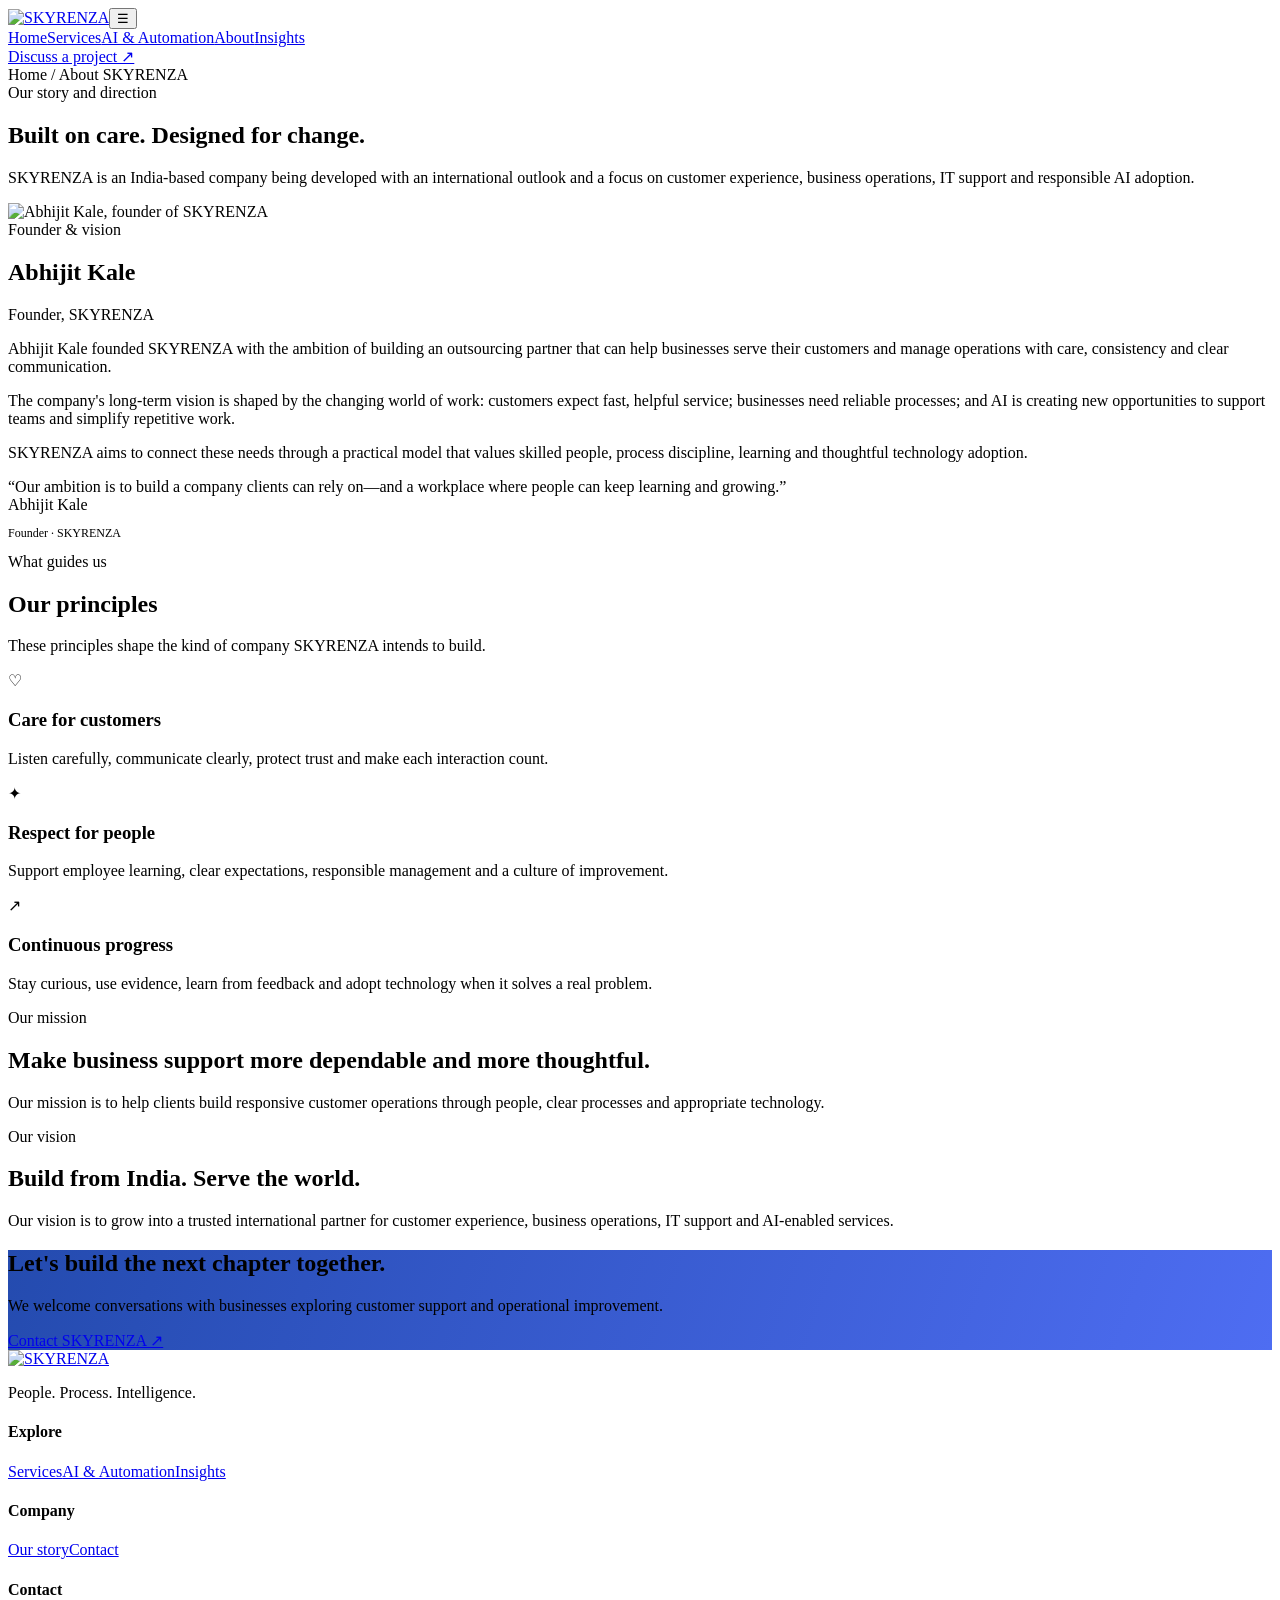
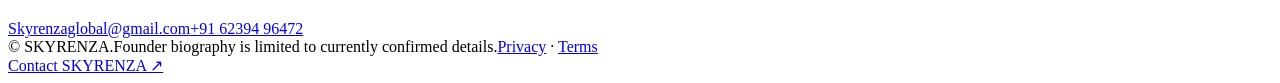
==== about.html @ 8b86fada "Add files via upload" ====
<!doctype html><html lang="en"><head><meta charset="utf-8"><meta name="viewport" content="width=device-width,initial-scale=1"><title>About SKYRENZA | Founder Abhijit Kale</title><meta name="description" content="Meet SKYRENZA and founder Abhijit Kale. Discover the company's people-first vision for BPO, customer experience, IT and responsible AI-enabled operations."><link rel="canonical" href="https://skyrenzaglobal-hash.github.io/SkyRenzaglobal/about.html"><link rel="icon" href="assets/logo.svg"><link rel="stylesheet" href="assets/styles.css"></head><body><header class="header"><div class="container nav"><a class="brand" href="index.html"><img src="assets/logo.svg" alt="SKYRENZA"></a><button class="menu-btn" aria-label="Open navigation" aria-expanded="false">☰</button><nav class="navlinks"><a href="index.html">Home</a><a href="services.html">Services</a><a href="ai.html">AI & Automation</a><a href="about.html">About</a><a href="insights.html">Insights</a></nav><a class="navcta" href="contact.html">Discuss a project ↗</a></div></header><main><section class="page-hero"><div class="container"><div class="breadcrumb">Home / About SKYRENZA</div><div class="eyebrow">Our story and direction</div><h1>Built on care. Designed for change.</h1><p>SKYRENZA is an India-based company being developed with an international outlook and a focus on customer experience, business operations, IT support and responsible AI adoption.</p></div></section><section class="section"><div class="container founder"><div class="founder-photo"><img src="assets/abhijit-kale-founder.webp" alt="Abhijit Kale, founder of SKYRENZA"></div><div><div class="kicker">Founder & vision</div><h2>Abhijit Kale</h2><p class="lead">Founder, SKYRENZA</p><p>Abhijit Kale founded SKYRENZA with the ambition of building an outsourcing partner that can help businesses serve their customers and manage operations with care, consistency and clear communication.</p><p>The company's long-term vision is shaped by the changing world of work: customers expect fast, helpful service; businesses need reliable processes; and AI is creating new opportunities to support teams and simplify repetitive work.</p><p>SKYRENZA aims to connect these needs through a practical model that values skilled people, process discipline, learning and thoughtful technology adoption.</p><div class="quote">“Our ambition is to build a company clients can rely on—and a workplace where people can keep learning and growing.”</div><div class="signature">Abhijit Kale</div><p style="font-size:12px;color:var(--muted)">Founder · SKYRENZA</p></div></div></section><section class="section section-soft"><div class="container"><div class="section-head center"><div class="kicker">What guides us</div><h2>Our principles</h2><p>These principles shape the kind of company SKYRENZA intends to build.</p></div><div class="grid grid-3"><article class="card"><div class="icon">♡</div><h3>Care for customers</h3><p>Listen carefully, communicate clearly, protect trust and make each interaction count.</p></article><article class="card"><div class="icon">✦</div><h3>Respect for people</h3><p>Support employee learning, clear expectations, responsible management and a culture of improvement.</p></article><article class="card"><div class="icon">↗</div><h3>Continuous progress</h3><p>Stay curious, use evidence, learn from feedback and adopt technology when it solves a real problem.</p></article></div></div></section><section class="section"><div class="container split"><div><div class="kicker">Our mission</div><h2>Make business support more dependable and more thoughtful.</h2><p class="lead">Our mission is to help clients build responsive customer operations through people, clear processes and appropriate technology.</p></div><div><div class="kicker">Our vision</div><h2>Build from India. Serve the world.</h2><p class="lead">Our vision is to grow into a trusted international partner for customer experience, business operations, IT support and AI-enabled services.</p></div></div></section><section class="section section-dark"><div class="container"><div class="cta-band" style="background:linear-gradient(110deg,#244baf,#4e6df2)"><div><h2>Let's build the next chapter together.</h2><p>We welcome conversations with businesses exploring customer support and operational improvement.</p></div><a class="btn btn-light" href="contact.html">Contact SKYRENZA ↗</a></div></div></section></main><footer class="footer"><div class="container"><div class="footer-grid"><div><a class="brand" href="index.html"><img src="assets/logo.svg" alt="SKYRENZA"></a><p>People. Process. Intelligence.</p></div><div><h4>Explore</h4><div class="footer-links"><a href="services.html">Services</a><a href="ai.html">AI & Automation</a><a href="insights.html">Insights</a></div></div><div><h4>Company</h4><div class="footer-links"><a href="about.html">Our story</a><a href="contact.html">Contact</a></div></div><div><h4>Contact</h4><div class="footer-links"><a href="mailto:Skyrenzaglobal@gmail.com">Skyrenzaglobal@gmail.com</a><a href="tel:+916239496472">+91 62394 96472</a></div></div></div><div class="copyright"><span>© <span id="year"></span> SKYRENZA.</span><span>Founder biography is limited to currently confirmed details.</span><span><a href="privacy.html">Privacy</a> · <a href="terms.html">Terms</a></span></div></div></footer><a class="mobile-cta" href="contact.html">Contact SKYRENZA ↗</a><script src="assets/script.js"></script></body></html>
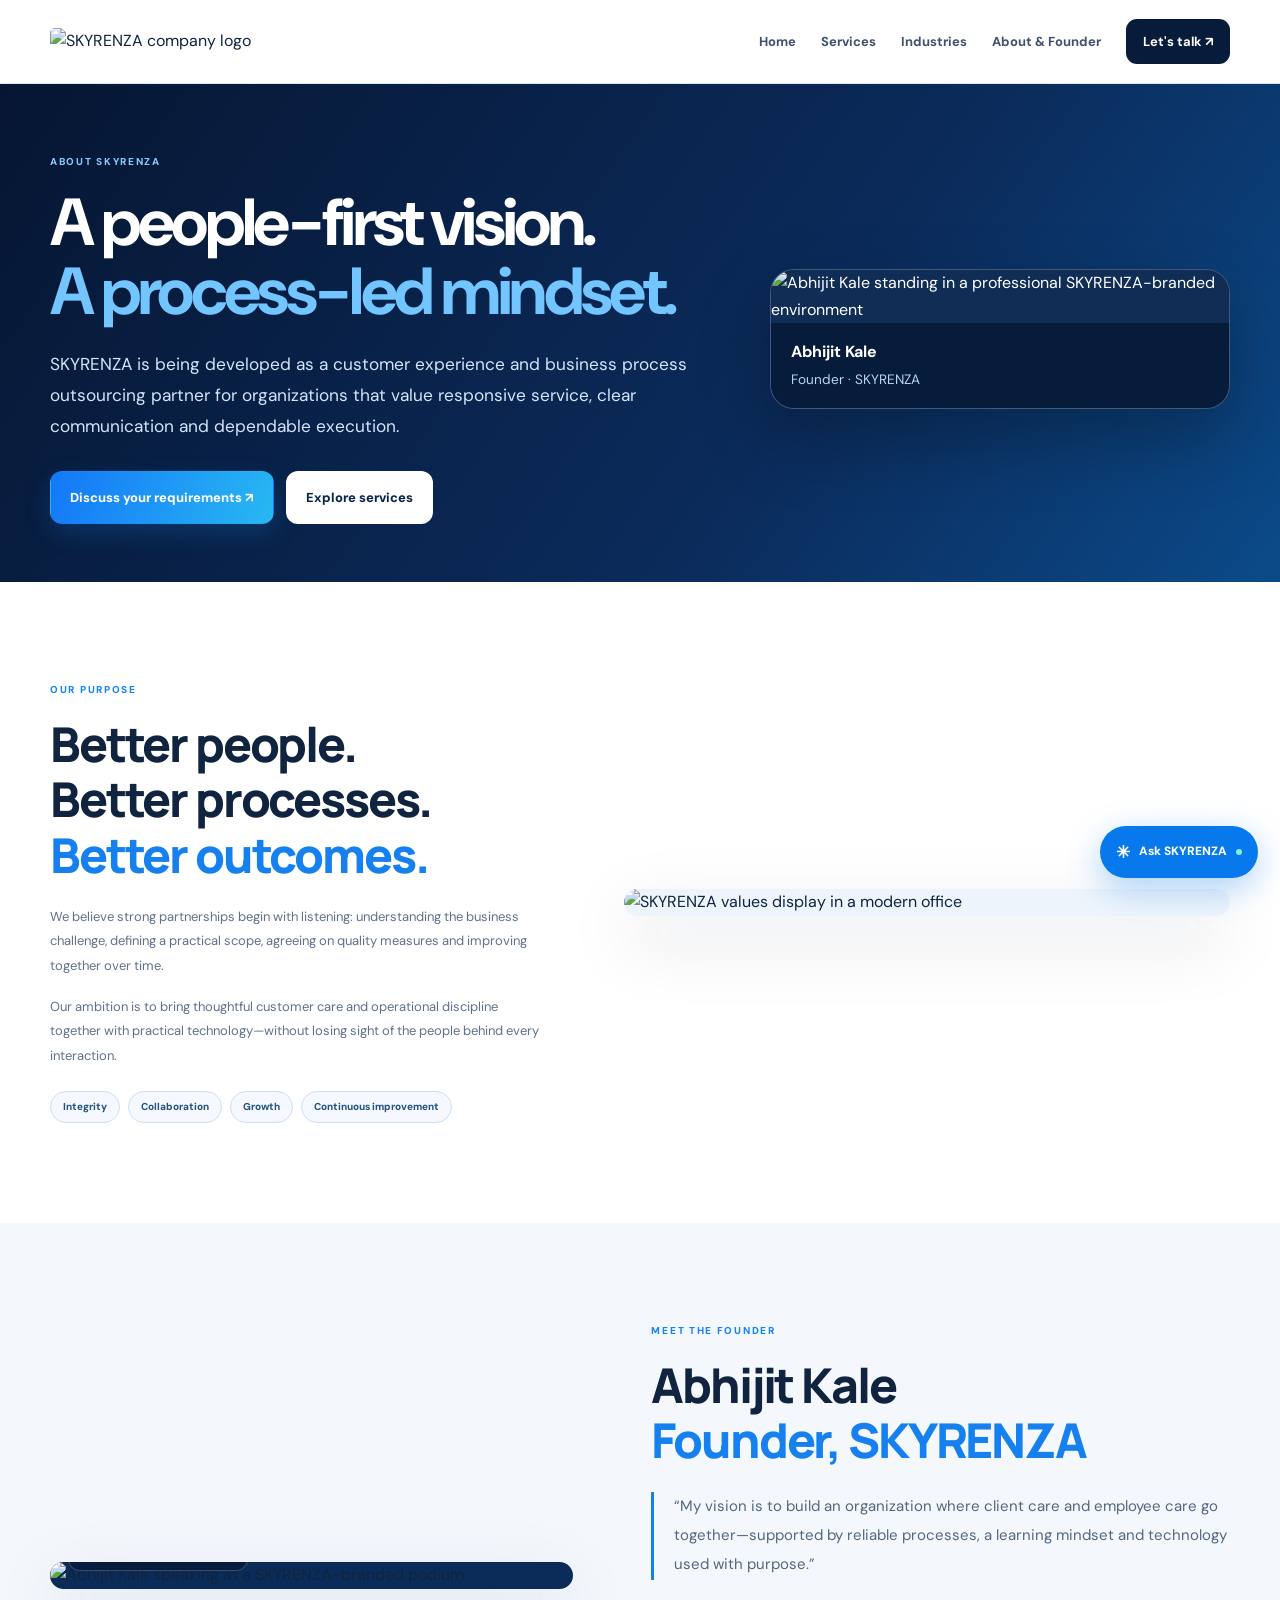
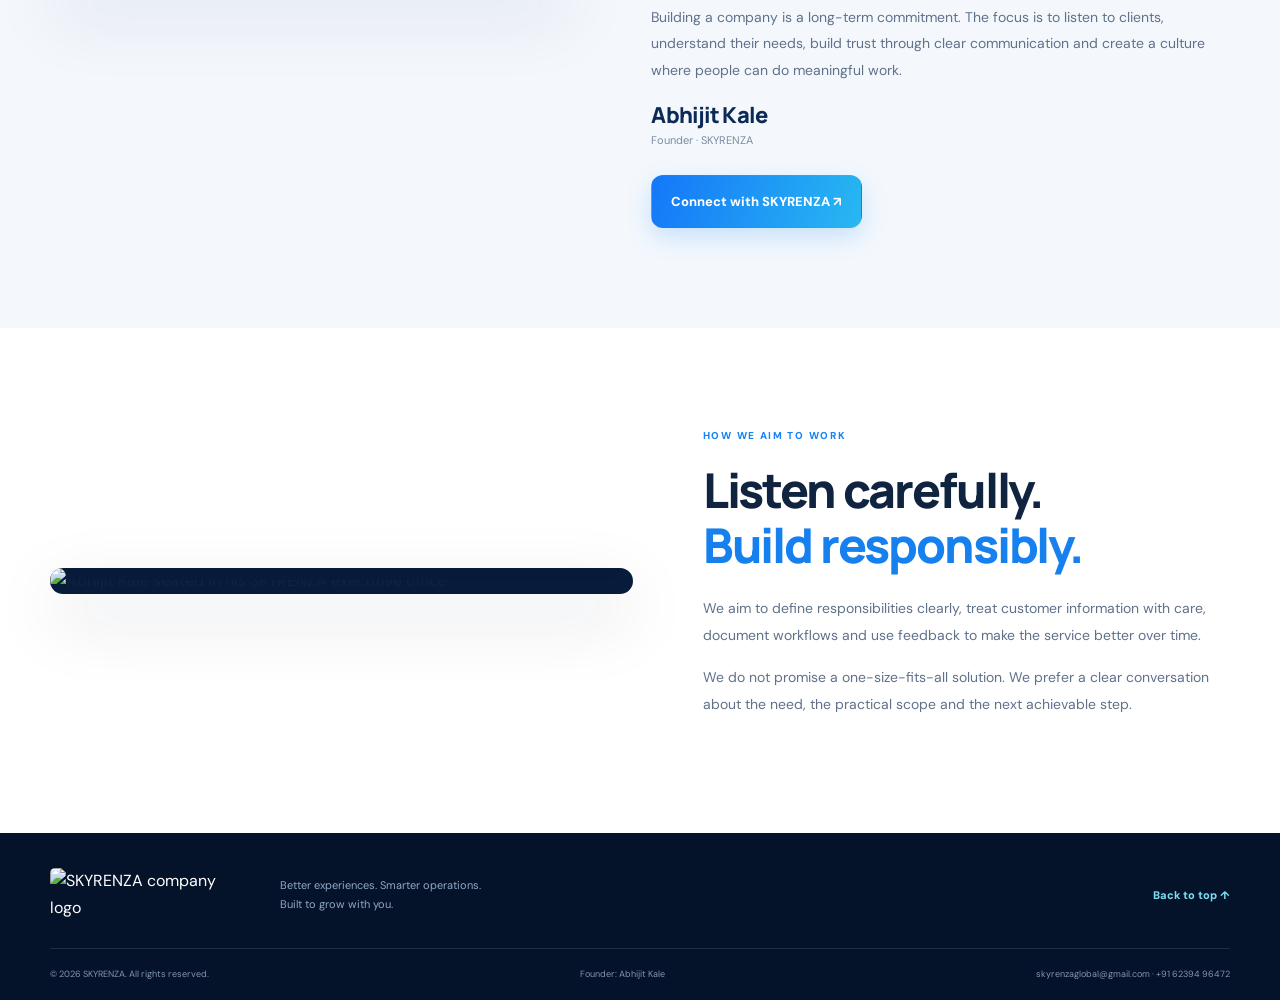
==== commit 8e89fd0b: "Add files via upload" ====
--- a/about.html
+++ b/about.html
@@ -1 +1 @@
-<!doctype html><html lang="en"><head><meta charset="utf-8"><meta name="viewport" content="width=device-width,initial-scale=1"><title>About SKYRENZA | Founder Abhijit Kale</title><meta name="description" content="Meet SKYRENZA and founder Abhijit Kale. Discover the company's people-first vision for BPO, customer experience, IT and responsible AI-enabled operations."><link rel="canonical" href="https://skyrenzaglobal-hash.github.io/SkyRenzaglobal/about.html"><link rel="icon" href="assets/logo.svg"><link rel="stylesheet" href="assets/styles.css"></head><body><header class="header"><div class="container nav"><a class="brand" href="index.html"><img src="assets/logo.svg" alt="SKYRENZA"></a><button class="menu-btn" aria-label="Open navigation" aria-expanded="false">☰</button><nav class="navlinks"><a href="index.html">Home</a><a href="services.html">Services</a><a href="ai.html">AI & Automation</a><a href="about.html">About</a><a href="insights.html">Insights</a></nav><a class="navcta" href="contact.html">Discuss a project ↗</a></div></header><main><section class="page-hero"><div class="container"><div class="breadcrumb">Home / About SKYRENZA</div><div class="eyebrow">Our story and direction</div><h1>Built on care. Designed for change.</h1><p>SKYRENZA is an India-based company being developed with an international outlook and a focus on customer experience, business operations, IT support and responsible AI adoption.</p></div></section><section class="section"><div class="container founder"><div class="founder-photo"><img src="assets/abhijit-kale-founder.webp" alt="Abhijit Kale, founder of SKYRENZA"></div><div><div class="kicker">Founder & vision</div><h2>Abhijit Kale</h2><p class="lead">Founder, SKYRENZA</p><p>Abhijit Kale founded SKYRENZA with the ambition of building an outsourcing partner that can help businesses serve their customers and manage operations with care, consistency and clear communication.</p><p>The company's long-term vision is shaped by the changing world of work: customers expect fast, helpful service; businesses need reliable processes; and AI is creating new opportunities to support teams and simplify repetitive work.</p><p>SKYRENZA aims to connect these needs through a practical model that values skilled people, process discipline, learning and thoughtful technology adoption.</p><div class="quote">“Our ambition is to build a company clients can rely on—and a workplace where people can keep learning and growing.”</div><div class="signature">Abhijit Kale</div><p style="font-size:12px;color:var(--muted)">Founder · SKYRENZA</p></div></div></section><section class="section section-soft"><div class="container"><div class="section-head center"><div class="kicker">What guides us</div><h2>Our principles</h2><p>These principles shape the kind of company SKYRENZA intends to build.</p></div><div class="grid grid-3"><article class="card"><div class="icon">♡</div><h3>Care for customers</h3><p>Listen carefully, communicate clearly, protect trust and make each interaction count.</p></article><article class="card"><div class="icon">✦</div><h3>Respect for people</h3><p>Support employee learning, clear expectations, responsible management and a culture of improvement.</p></article><article class="card"><div class="icon">↗</div><h3>Continuous progress</h3><p>Stay curious, use evidence, learn from feedback and adopt technology when it solves a real problem.</p></article></div></div></section><section class="section"><div class="container split"><div><div class="kicker">Our mission</div><h2>Make business support more dependable and more thoughtful.</h2><p class="lead">Our mission is to help clients build responsive customer operations through people, clear processes and appropriate technology.</p></div><div><div class="kicker">Our vision</div><h2>Build from India. Serve the world.</h2><p class="lead">Our vision is to grow into a trusted international partner for customer experience, business operations, IT support and AI-enabled services.</p></div></div></section><section class="section section-dark"><div class="container"><div class="cta-band" style="background:linear-gradient(110deg,#244baf,#4e6df2)"><div><h2>Let's build the next chapter together.</h2><p>We welcome conversations with businesses exploring customer support and operational improvement.</p></div><a class="btn btn-light" href="contact.html">Contact SKYRENZA ↗</a></div></div></section></main><footer class="footer"><div class="container"><div class="footer-grid"><div><a class="brand" href="index.html"><img src="assets/logo.svg" alt="SKYRENZA"></a><p>People. Process. Intelligence.</p></div><div><h4>Explore</h4><div class="footer-links"><a href="services.html">Services</a><a href="ai.html">AI & Automation</a><a href="insights.html">Insights</a></div></div><div><h4>Company</h4><div class="footer-links"><a href="about.html">Our story</a><a href="contact.html">Contact</a></div></div><div><h4>Contact</h4><div class="footer-links"><a href="mailto:Skyrenzaglobal@gmail.com">Skyrenzaglobal@gmail.com</a><a href="tel:+916239496472">+91 62394 96472</a></div></div></div><div class="copyright"><span>© <span id="year"></span> SKYRENZA.</span><span>Founder biography is limited to currently confirmed details.</span><span><a href="privacy.html">Privacy</a> · <a href="terms.html">Terms</a></span></div></div></footer><a class="mobile-cta" href="contact.html">Contact SKYRENZA ↗</a><script src="assets/script.js"></script></body></html>
+<!doctype html><html lang="en"><head><meta charset="utf-8"><meta name="viewport" content="width=device-width,initial-scale=1"><meta name="theme-color" content="#071b3a"><meta name="description" content="Learn about SKYRENZA’s people-first vision and founder Abhijit Kale."><meta property="og:title" content="About & Founder | SKYRENZA"><meta property="og:description" content="Learn about SKYRENZA’s people-first vision and founder Abhijit Kale."><title>About & Founder | SKYRENZA</title><link rel="icon" href="assets/favicon.svg" type="image/svg+xml"><link rel="preconnect" href="https://fonts.googleapis.com"><link rel="preconnect" href="https://fonts.gstatic.com" crossorigin><link href="https://fonts.googleapis.com/css2?family=DM+Sans:wght@400;500;600;700&family=Manrope:wght@400;500;600;700;800&display=swap" rel="stylesheet"><link rel="stylesheet" href="styles.css"><link rel="stylesheet" href="pages.css"></head><body id="top"><a class="skip" href="#main">Skip to content</a><header class="header"><div class="container navrow"><a class="brand" href="index.html" aria-label="SKYRENZA home"><img class="brandlogo" src="assets/skyrenza-logo.jpg" alt="SKYRENZA company logo"></a><button class="menubtn" aria-label="Open navigation" aria-expanded="false">☰</button><nav class="nav"><a href="index.html">Home</a><a href="services.html">Services</a><a href="industries.html">Industries</a><a href="about.html">About & Founder</a><a class="navcta" href="contact.html">Let's talk ↗</a></nav></div></header><main id="main"><section class="pagehero"><div class="container pageherogrid"><div><p class="kicker light">ABOUT SKYRENZA</p><h1>A people-first vision.<br><em>A process-led mindset.</em></h1><p class="lighttext">SKYRENZA is being developed as a customer experience and business process outsourcing partner for organizations that value responsive service, clear communication and dependable execution.</p><div class="actions"><a class="btn primary" href="contact.html">Discuss your requirements ↗</a><a class="btn white" href="services.html">Explore services</a></div></div><div class="pageheroimage"><img src="assets/founder-standing.png" alt="Abhijit Kale standing in a professional SKYRENZA-branded environment"><div class="pageimagecaption"><b>Abhijit Kale</b><span>Founder · SKYRENZA</span></div></div></div></section><section class="section"><div class="container aboutgrid"><div><p class="kicker">OUR PURPOSE</p><h2>Better people.<br>Better processes.<br><span>Better outcomes.</span></h2><p class="muted">We believe strong partnerships begin with listening: understanding the business challenge, defining a practical scope, agreeing on quality measures and improving together over time.</p><p class="muted">Our ambition is to bring thoughtful customer care and operational discipline together with practical technology—without losing sight of the people behind every interaction.</p><div class="pills"><span>Integrity</span><span>Collaboration</span><span>Growth</span><span>Continuous improvement</span></div></div><div class="valuesimage"><img src="assets/company-values.jpg" alt="SKYRENZA values display in a modern office"></div></div></section><section class="section founder"><div class="container foundergrid"><div class="founderphoto"><img src="assets/founder-speaking.png" alt="Abhijit Kale speaking at a SKYRENZA-branded podium"><div class="phototag"><b>SKYRENZA</b><small>FOUNDATION · VISION · SERVICE</small></div></div><div><p class="kicker">MEET THE FOUNDER</p><h2>Abhijit Kale<br><span>Founder, SKYRENZA</span></h2><blockquote>“My vision is to build an organization where client care and employee care go together—supported by reliable processes, a learning mindset and technology used with purpose.”</blockquote><p class="muted">Building a company is a long-term commitment. The focus is to listen to clients, understand their needs, build trust through clear communication and create a culture where people can do meaningful work.</p><div class="signature">Abhijit Kale</div><p class="role">Founder · SKYRENZA</p><a class="btn primary" href="contact.html">Connect with SKYRENZA ↗</a></div></div></section><section class="section"><div class="container officefoundergrid"><div class="officefounderimage"><img src="assets/founder-office.png" alt="Abhijit Kale seated in his SKYRENZA executive office"><div class="imageoverlay"><b>Leadership in action</b><span>Abhijit Kale · Founder, SKYRENZA</span></div></div><div><p class="kicker">HOW WE AIM TO WORK</p><h2>Listen carefully.<br><span>Build responsibly.</span></h2><p class="muted">We aim to define responsibilities clearly, treat customer information with care, document workflows and use feedback to make the service better over time.</p><p class="muted">We do not promise a one-size-fits-all solution. We prefer a clear conversation about the need, the practical scope and the next achievable step.</p></div></div></section></main><footer class="footer"><div class="container footertop"><a class="brand" href="index.html"><img class="brandlogo" src="assets/skyrenza-logo.jpg" alt="SKYRENZA company logo"></a><p>Better experiences. Smarter operations.<br>Built to grow with you.</p><a href="#top">Back to top ↑</a></div><div class="container footerbottom"><span>© <span id="year"></span> SKYRENZA. All rights reserved.</span><span>Founder: Abhijit Kale</span><span><a href="mailto:skyrenzaglobal@gmail.com">skyrenzaglobal@gmail.com</a> · <a href="tel:+916239496472">+91 62394 96472</a></span></div></footer><button class="chatlauncher" id="chat-launcher" aria-label="Open SKYRENZA website guide" aria-expanded="false"><b>✳</b><span>Ask SKYRENZA</span><i></i></button><section class="chatpanel" id="chat-panel" aria-label="SKYRENZA website guide" hidden><div class="chathead"><span class="chatlogo">S</span><span><b>SKYRENZA Guide</b><small>Website information demo</small></span><button id="chat-close" aria-label="Close chat">×</button></div><div class="messages" id="chat-messages" aria-live="polite"><div class="bubble bot">Hello! I can explain SKYRENZA's listed services, industries, AI approach or contact options. What would you like to know?</div></div><div class="quick"><button data-question="What services does SKYRENZA offer?">Our services</button><button data-question="How does your AI support work?">AI support</button><button data-question="How do I contact SKYRENZA?">Contact details</button></div><form class="chatform" id="chat-form"><input id="chat-input" aria-label="Ask a question" placeholder="Ask a question…" autocomplete="off" required><button type="submit" aria-label="Send question">↑</button></form><p class="chatnote">Informational demo · Not connected to a live AI model.</p></section><script src="script.js"></script></body></html>
--- a/styles.css
+++ b/styles.css
@@ -0,0 +1,11 @@
+ :root{--navy:#071b3a;--navy2:#0b2b59;--blue:#1678ed;--cyan:#48d8f2;--ink:#102440;--muted:#60718a;--line:#dce7f3}*{box-sizing:border-box}html{scroll-behavior:smooth;scroll-padding-top:90px}body{margin:0;color:var(--ink);font-family:"DM Sans",sans-serif;background:#fff;line-height:1.65}img{display:block;max-width:100%;height:auto}a{color:inherit;text-decoration:none}button,input,select,textarea{font:inherit}.container{width:min(1180px,calc(100% - 44px));margin:auto}.skip{position:absolute;left:-999px;top:10px}.skip:focus{left:10px;z-index:999;background:#fff;padding:10px}.header{height:84px;position:sticky;top:0;z-index:100;background:#fffffff2;backdrop-filter:blur(16px);border-bottom:1px solid #dce7f3}.navrow{height:100%;display:flex;align-items:center;justify-content:space-between;gap:25px}.brand{display:flex;align-items:center;gap:10px;min-width:max-content}.logo{width:43px;height:43px;border-radius:14px;background:linear-gradient(145deg,#0788ff,#071b3a 75%);display:grid;place-items:center;position:relative;color:#fff;font:800 29px Manrope,sans-serif;box-shadow:0 7px 18px #1678ed33}.logo:before{content:"";position:absolute;width:39px;height:8px;background:#ff334e;transform:rotate(-37deg);top:19px;left:3px;border-radius:8px}.logo span{position:absolute;width:14px;height:14px;border:1px solid #8ae8ff;border-radius:50%;top:5px;right:7px}.word{font:800 20px/1.1 Manrope,sans-serif;letter-spacing:.04em;color:var(--navy)}.red{color:#ef3454}.word small{display:block;font:700 8px "DM Sans",sans-serif;letter-spacing:.13em;color:#718198;margin-top:4px}.nav{display:flex;align-items:center;gap:25px;font-size:13px;font-weight:700;color:#40526b}.nav>a:not(.navcta):hover,.textlink:hover{color:var(--blue)}.navcta{background:var(--navy);color:white;padding:12px 17px;border-radius:11px}.menubtn{display:none}
+.hero{background:radial-gradient(ellipse at 80% 15%,#164f95 0%,transparent 45%),linear-gradient(120deg,#06172f,#0a2851 65%,#081d3d);color:white;position:relative;overflow:hidden;padding:70px 0 28px}.hero:after{content:"";position:absolute;inset:0;background-image:linear-gradient(#ffffff06 1px,transparent 1px),linear-gradient(90deg,#ffffff06 1px,transparent 1px);background-size:52px 52px;pointer-events:none}.herogrid{position:relative;z-index:1;display:grid;grid-template-columns:1.03fr .97fr;gap:54px;align-items:center}.herocopy{padding:25px 0 30px}.eyebrow,.kicker{font-size:10px;font-weight:800;letter-spacing:.17em;color:#1684f5;margin:0 0 20px}.eyebrow{color:#9ddffb}.hero h1{font:800 clamp(40px,5.2vw,66px)/1.09 Manrope,sans-serif;letter-spacing:-.055em;margin:0 0 24px}.hero h1 em{font-style:normal;color:#57d9f3}.lead{max-width:530px;color:#c0d0e7;font-size:16px;line-height:1.8;margin-bottom:30px}.actions{display:flex;gap:12px;flex-wrap:wrap}.btn{display:inline-flex;align-items:center;justify-content:center;gap:12px;padding:15px 19px;border-radius:12px;font-size:13px;font-weight:800;border:1px solid transparent;transition:transform .2s,box-shadow .2s}.btn:hover{transform:translateY(-2px);box-shadow:0 12px 30px #0002}.primary{background:linear-gradient(110deg,#1477f8,#28b8f2);color:white;box-shadow:0 9px 25px #1685ee35}.ghost{color:#dceaff;border-color:#496180;background:#ffffff08}.white{background:#fff;color:#08234b}.promise{display:flex;align-items:center;gap:12px;margin-top:38px}.promiseicon{width:37px;height:37px;display:grid;place-items:center;border:1px solid #51c9f6;border-radius:12px;color:#61d8f5;font-weight:800}.promise b,.promise small{display:block}.promise b{font-size:12px}.promise small{font-size:11px;color:#8ea5c2;margin-top:2px}.heroimage{position:relative;min-width:0}.heroimage>img{width:100%;height:auto;max-height:570px;object-fit:contain;object-position:center;border-radius:24px;border:1px solid #ffffff2a;box-shadow:0 24px 75px #0004;background:#0c2850}.imgcaption{position:absolute;left:18px;right:18px;bottom:18px;display:flex;align-items:center;gap:11px;padding:14px 16px;background:#071b3ad9;backdrop-filter:blur(15px);border:1px solid #ffffff30;border-radius:14px}.online{width:9px;height:9px;border-radius:50%;background:#50e0bb;box-shadow:0 0 0 5px #50e0bb20}.imgcaption b,.imgcaption small{display:block}.imgcaption b{font-size:13px}.imgcaption small{font-size:10px;color:#aec3de}.arrow{margin-left:auto;color:var(--cyan);font-size:20px}.floatcard{position:absolute;right:-23px;top:45px;display:flex;align-items:center;gap:10px;background:#fff;color:var(--navy);padding:13px 16px;border-radius:13px;box-shadow:0 24px 70px #071b3a22;font-size:22px;color:#087cf5}.floatcard span{color:var(--navy)}.floatcard b,.floatcard small{display:block}.floatcard b{font-size:11px}.floatcard small{font-size:9px;color:#718198}.herobottom{position:relative;z-index:1;display:flex;align-items:center;gap:18px;color:#91a8c5;font-size:9px;font-weight:800;letter-spacing:.13em;margin-top:48px}.herobottom i{height:1px;background:#ffffff25;flex:1}.section{padding:100px 0}.split{display:grid;grid-template-columns:1fr .72fr;gap:70px;align-items:end}.kicker{margin-bottom:17px}.light{color:#89dffc}.split h2,.section h2,.office h2{font:800 clamp(32px,4vw,48px)/1.16 Manrope,sans-serif;letter-spacing:-.045em;margin:0}.split h2 span,.section h2 span{color:#1680ef}.muted{color:var(--muted);font-size:14px;line-height:1.9;margin:0 0 16px}.textlink{font-size:12px;font-weight:800;color:#126fe2}.pillars{display:grid;grid-template-columns:repeat(3,1fr);gap:20px;margin-top:57px}.pillars article{position:relative;padding:27px 26px;border:1px solid var(--line);border-radius:18px;min-height:205px;background:linear-gradient(150deg,#fff,#f9fbff)}.num{position:absolute;right:22px;top:22px;color:#b4c4d9;font-size:10px;font-weight:800}.icon{width:43px;height:43px;border-radius:13px;background:#e8f3ff;color:#1276ed;display:grid;place-items:center;font-size:23px;margin-bottom:20px}.pillars h3,.service h3,.industries h3,.processgrid h3{font:800 17px/1.3 Manrope,sans-serif;letter-spacing:-.03em;margin:0 0 8px}.pillars p,.service p,.industries p,.processgrid p{font-size:12px;line-height:1.8;color:var(--muted);margin:0}.services,.process{background:#f5f8fc}.sectionhead{margin-bottom:42px}.cards{display:grid;grid-template-columns:repeat(3,1fr);gap:16px}.service{padding:26px;border-radius:18px;border:1px solid #e0e9f3;background:white;display:flex;flex-direction:column;min-height:315px;transition:transform .25s,box-shadow .25s}.service:hover{transform:translateY(-4px);box-shadow:0 16px 40px #0b2b5910}.featured{background:linear-gradient(145deg,#0a2c5b,#0b3d78);color:white;border-color:#0b3d78}.ai-card{background:linear-gradient(145deg,#eafaff,#fff);border-color:#bceefa}.servetop{display:flex;align-items:center;justify-content:space-between;margin-bottom:24px}.servetop .icon{margin:0}.servetop small{font-size:9px;letter-spacing:.1em;font-weight:800;color:#8294aa}.featured .servetop small{color:#93bce9}.service h3{font-size:18px;margin-bottom:11px}.service p{margin-bottom:14px}.featured p{color:#c0d3ea}.service ul{list-style:none;padding:0;margin:0 0 23px}.service li{font-size:11px;color:#50627a;padding:5px 0 5px 17px;position:relative}.featured li{color:#d5e5f8}.service li:before{content:"✓";position:absolute;left:0;color:#1380ef;font-weight:800}.service>a{margin-top:auto;border-top:1px solid #e5edf6;padding-top:15px;display:flex;justify-content:space-between;font-size:11px;font-weight:800;color:#126fe2}.featured>a{border-color:#ffffff26;color:#79e2f7}.note{font-size:10px;color:#7a8ba0;margin:19px 0 0}.ai{background:#061a36;color:#fff;position:relative;overflow:hidden}.aigrid{display:grid;grid-template-columns:1fr .92fr;gap:85px;align-items:center}.ai h2{font-size:clamp(32px,3.7vw,46px);margin-bottom:23px}.ai h2 span{color:#57d9f3}.lighttext{font-size:14px;color:#b4c7e0;line-height:1.9;margin-bottom:28px;max-width:530px}.fineprint{font-size:10px;line-height:1.7;color:#829ab8;margin-top:18px;max-width:420px}.console{background:#0d2a51;border:1px solid #2a527f;border-radius:19px;overflow:hidden;box-shadow:0 24px 65px #0003}.consolehead{display:flex;align-items:center;gap:12px;padding:16px 18px;border-bottom:1px solid #254a74;font-size:9px;letter-spacing:.08em;color:#9ab2d0}.consolehead>b{margin-left:auto;font-size:8px;color:#73d9f2}.consolebody{padding:26px}.label{font-size:9px;font-weight:800;letter-spacing:.14em;color:#82a4cb;display:block;margin-bottom:17px}.step{display:flex;align-items:center;gap:12px;padding:15px;border:1px solid #31547a;border-radius:12px;background:#ffffff05}.step>i{width:33px;height:33px;border-radius:10px;background:#17467b;color:#78dff5;display:grid;place-items:center;font-size:11px;font-weight:800;font-style:normal}.step b,.step small{display:block}.step b{font-size:12px}.step small{font-size:10px;color:#91a9c7;margin-top:3px}.step strong{margin-left:auto;color:#57e0b6}.connector{height:15px;width:1px;background:#3e648e;margin-left:31px}.highlight{border-color:#2998e4;background:#0c3d6d}.consolefoot{font-size:9px;color:#88a4c6;margin:20px 0 0}.industries{display:grid;grid-template-columns:repeat(4,1fr);gap:15px}.industries article{border:1px solid var(--line);border-radius:18px;padding:24px 21px;min-height:220px;position:relative}.industries article>span{position:absolute;right:20px;top:18px;font-size:10px;color:#9aacc1;font-weight:800}.industries article>b{width:47px;height:47px;border-radius:15px;background:#edf5ff;color:#1577e9;display:grid;place-items:center;font-size:22px;margin-bottom:24px}.industries h3{font-size:16px}.industries p{font-size:11px}.founder{background:#f4f8fd}.foundergrid,.aboutgrid{display:grid;grid-template-columns:.95fr 1.05fr;gap:78px;align-items:center}.founderphoto{position:relative;background:#0b2b59;border-radius:22px;overflow:hidden;box-shadow:0 24px 70px #071b3a22}.founderphoto>img{width:100%;height:auto;object-fit:contain;max-height:600px}.phototag{position:absolute;left:18px;bottom:18px;background:#071b3ade;color:white;border:1px solid #ffffff36;border-radius:12px;padding:12px 15px}.phototag b,.phototag small{display:block}.phototag b{font-size:11px;letter-spacing:.13em}.phototag small{font-size:8px;color:#a9c2e0;letter-spacing:.12em;margin-top:3px}.founder blockquote{font-size:15px;color:#526780;line-height:1.95;border-left:3px solid #1680ef;padding-left:20px;margin:24px 0}.signature{font:800 22px Manrope,sans-serif;color:#0b2a55;letter-spacing:-.04em}.role{font-size:11px;color:#7b8ba1;margin:1px 0 26px}.aboutgrid{grid-template-columns:.9fr 1.1fr}.aboutgrid h2{margin-bottom:22px}.aboutgrid .muted{font-size:13px}.pills{display:flex;flex-wrap:wrap;gap:8px;margin-top:22px}.pills span{border:1px solid #cddff2;background:#f5f9ff;color:#23527f;border-radius:100px;padding:7px 12px;font-size:10px;font-weight:800}.valuesimage{position:relative;border-radius:20px;overflow:hidden;box-shadow:0 24px 70px #071b3a22}.valuesimage img{width:100%;height:auto;object-fit:contain;background:#eef4fb}.imageoverlay{position:absolute;bottom:14px;left:14px;right:14px;display:flex;flex-direction:column;gap:3px;padding:15px 17px;border-radius:12px;background:#071b3ade;color:#fff}.imageoverlay b{font-size:12px}.imageoverlay span{font-size:10px;color:#c4d7ed}.office{position:relative;min-height:480px;background:#061a36;color:white;overflow:hidden}.office>img{position:absolute;width:100%;height:100%;object-fit:cover;object-position:center 45%;opacity:.5}.office:after{content:"";position:absolute;inset:0;background:linear-gradient(90deg,#061a36 0%,#061a36e8 38%,#061a3670 100%)}.officeoverlay{position:relative;z-index:1;padding:95px 0}.office h2{font-size:clamp(36px,4.5vw,54px);margin-bottom:18px}.office h2 span{color:#5ad9f4}.office p:not(.kicker){color:#b8c9df;font-size:14px;max-width:480px;margin-bottom:27px}.processgrid{display:grid;grid-template-columns:repeat(4,1fr);gap:14px}.processgrid article{padding:24px 22px;border-radius:16px;background:white;border:1px solid #e0e9f3}.processgrid article>b{color:#1479eb;font-size:10px;letter-spacing:.12em}.processgrid h3{font-size:15px;margin:19px 0 8px}.processgrid p{font-size:11px}.faqgrid{display:grid;grid-template-columns:.75fr 1.25fr;gap:85px;align-items:start}.faqs details{border-bottom:1px solid var(--line);padding:20px 0}.faqs details:first-child{border-top:1px solid var(--line)}.faqs summary{list-style:none;cursor:pointer;font:800 14px Manrope,sans-serif;display:flex;justify-content:space-between;gap:20px}.faqs summary::-webkit-details-marker{display:none}.faqs summary b{font-size:20px;color:#1479eb;transition:transform .2s}.faqs details[open] summary b{transform:rotate(45deg)}.faqs details p{color:var(--muted);font-size:12px;line-height:1.9;margin:13px 28px 0 0}.contact{background:linear-gradient(120deg,#06182f,#0b2e5d);color:white;position:relative;overflow:hidden}.contactgrid{display:grid;grid-template-columns:.9fr 1.1fr;gap:85px;align-items:start}.contact h2{margin-bottom:22px}.contact h2 span{color:#58d9f3}.contact .lighttext{max-width:430px;margin-bottom:28px}.detail{display:flex;align-items:center;gap:13px;margin-top:18px}.detail>i{width:39px;height:39px;border-radius:12px;background:#ffffff13;border:1px solid #ffffff20;display:grid;place-items:center;color:#5ad9f4;font-style:normal}.detail small,.detail a,.detail b{display:block}.detail small{font-size:8px;letter-spacing:.13em;color:#8fa9c8;font-weight:800}.detail a,.detail b{font-size:12px;margin-top:3px;color:white}.contactform{background:white;color:var(--ink);padding:29px;border-radius:20px;box-shadow:0 25px 70px #0002}.contactform label{display:block;font-size:11px;font-weight:800;margin:0 0 6px}.contactform input,.contactform select,.contactform textarea{width:100%;border:1px solid #dce6f1;border-radius:10px;background:#fbfdff;padding:12px 13px;font-size:12px;color:var(--ink);outline:none;margin-bottom:15px}.contactform input:focus,.contactform select:focus,.contactform textarea:focus{border-color:#1680ef;box-shadow:0 0 0 3px #1680ef18}.contactform textarea{resize:vertical;min-height:95px}.submit{width:100%;cursor:pointer;border:0}.formnote,.status{font-size:9px;line-height:1.7;color:#7a8ca2;margin:11px 0 0}.status{color:#087d62;font-weight:700}.footer{background:#041329;color:white;padding:35px 0 18px}.footertop{display:flex;align-items:center;gap:30px;padding-bottom:27px;border-bottom:1px solid #ffffff1c}.footertop .word{color:white}.footertop .word small{color:#8fa4bf}.footertop>p{font-size:11px;line-height:1.7;color:#91a8c5;margin:0 auto 0 0}.footertop>a:last-child{font-size:11px;font-weight:800;color:#78dff5}.footerbottom{display:flex;justify-content:space-between;gap:20px;padding-top:18px;color:#8296b2;font-size:9px}
+.chatlauncher{position:fixed;right:22px;bottom:22px;z-index:200;display:flex;align-items:center;gap:9px;padding:12px 16px;border:0;border-radius:100px;background:#0879ed;color:white;box-shadow:0 10px 35px #0879ed55;cursor:pointer;font-size:12px;font-weight:800}.chatlauncher>b{font-size:17px}.chatlauncher>i{width:6px;height:6px;border-radius:50%;background:#7df4d0}.chatpanel{position:fixed;right:22px;bottom:82px;width:min(365px,calc(100vw - 28px));max-height:min(570px,calc(100dvh - 120px));z-index:200;background:white;border:1px solid #d8e6f4;border-radius:19px;box-shadow:0 25px 80px #04132935;overflow:hidden;display:flex;flex-direction:column}.chatpanel[hidden]{display:none}.chathead{background:#071b3a;color:white;padding:15px 16px;display:flex;align-items:center;gap:10px}.chatlogo{width:34px;height:34px;border-radius:11px;display:grid;place-items:center;background:linear-gradient(145deg,#0e91ff,#082a59);font-weight:800}.chathead b,.chathead small{display:block}.chathead b{font-size:12px}.chathead small{font-size:9px;color:#a8c2e0}.chathead button{margin-left:auto;background:none;border:0;color:white;font-size:25px;cursor:pointer}.messages{padding:15px;overflow:auto;min-height:155px;max-height:260px;background:#f7faff}.bubble{max-width:92%;font-size:11px;line-height:1.7;padding:11px 12px;border-radius:13px;margin-bottom:9px;white-space:pre-wrap}.bot{background:white;border:1px solid #e0eaf5;color:#29415e;border-top-left-radius:4px}.user{background:#0d72de;color:white;margin-left:auto;border-top-right-radius:4px}.quick{display:flex;flex-wrap:wrap;gap:6px;padding:0 12px 12px;background:#f7faff}.quick button{border:1px solid #cfe0f2;background:white;border-radius:100px;padding:7px 9px;font-size:9px;color:#22527e;cursor:pointer}.chatform{display:flex;gap:7px;padding:12px;border-top:1px solid #e2eaf4}.chatform input{min-width:0;flex:1;border:1px solid #d8e5f3;border-radius:10px;padding:10px;font-size:11px;outline:none}.chatform button{width:38px;border:0;border-radius:10px;background:#0879ed;color:white;font-size:19px;cursor:pointer}.chatnote{font-size:8px;color:#8191a5;padding:0 13px 12px;margin:0}
+a:focus-visible,button:focus-visible,summary:focus-visible{outline:3px solid #5ad9f4;outline-offset:3px}
+@media(max-width:1000px){.nav{gap:15px}.nav>a{font-size:12px}.herogrid{gap:30px}.floatcard{right:-5px}.aigrid,.foundergrid,.aboutgrid{gap:45px}.contactgrid,.faqgrid{gap:50px}.section{padding:82px 0}}
+@media(max-width:800px){.container{width:min(100% - 34px,640px)}.header{height:72px}.logo{width:39px;height:39px}.word{font-size:18px}.menubtn{display:block;width:42px;height:42px;border:1px solid var(--line);background:white;border-radius:12px;cursor:pointer;color:var(--navy)}.nav{display:none;position:absolute;top:71px;left:0;right:0;padding:15px 20px 20px;background:white;border-bottom:1px solid var(--line);box-shadow:0 18px 25px #071b3a10;flex-direction:column;align-items:stretch;gap:0}.nav.open{display:flex}.nav>a{padding:12px 5px;border-bottom:1px solid #edf2f8}.nav .navcta{margin-top:12px;text-align:center;border:0;padding:13px}.hero{padding:46px 0 25px}.herogrid{grid-template-columns:1fr;gap:34px}.herocopy{padding:10px 0 0}.hero h1{font-size:clamp(39px,9vw,57px)}.lead{font-size:14px}.actions{align-items:stretch;flex-direction:column}.actions .btn{width:100%}.heroimage{width:min(100%,570px);margin:auto}.heroimage>img{max-height:none;width:100%;object-fit:contain}.floatcard{right:10px;top:12px;padding:10px}.herobottom{margin-top:33px;font-size:8px}.split{grid-template-columns:1fr;gap:20px;align-items:start}.pillars{grid-template-columns:1fr;gap:12px;margin-top:35px}.pillars article{min-height:auto;padding:22px}.pillars .icon{margin-bottom:13px}.cards{grid-template-columns:repeat(2,1fr)}.aigrid{grid-template-columns:1fr;gap:40px}.industries{grid-template-columns:repeat(2,1fr)}.foundergrid,.aboutgrid{grid-template-columns:1fr;gap:36px}.founderphoto{max-width:560px;margin:auto}.founderphoto>img{max-height:none;width:100%;object-fit:contain}.foundergrid>div:nth-child(2){order:-1}.aboutgrid>div:first-child{max-width:600px}.office{min-height:450px}.officeoverlay{padding:75px 0}.processgrid{grid-template-columns:repeat(2,1fr)}.faqgrid{grid-template-columns:1fr;gap:30px}.contactgrid{grid-template-columns:1fr;gap:36px}.contactform{padding:23px}.footertop{flex-wrap:wrap;gap:18px}.footertop>p{width:100%;order:3}.footerbottom{flex-wrap:wrap}.footerbottom span{width:calc(50% - 10px)}.footerbottom span:last-child{display:none}}
+@media(max-width:480px){.container{width:calc(100% - 28px)}.section{padding:65px 0}.word{font-size:16px}.word small{font-size:7px}.logo{width:36px;height:36px}.heroimage>img{height:auto;object-fit:contain}.imgcaption{left:9px;right:9px;bottom:9px;padding:10px}.floatcard{right:6px;top:6px}.floatcard small{max-width:115px}.herobottom{gap:9px}.herobottom span{font-size:7px}.cards{grid-template-columns:1fr}.service{min-height:0;padding:23px}.industries{gap:10px}.industries article{padding:18px 15px;min-height:210px}.industries h3{font-size:14px}.industries p{font-size:10px}.industries article>b{margin-bottom:20px}.consolebody{padding:17px}.step{padding:11px;gap:9px}.step b{font-size:10px}.step small{font-size:9px}.consolefoot{line-height:1.6}.founderphoto>img{width:100%;height:auto;object-fit:contain}.founder h2,.aboutgrid h2,.faqgrid h2,.contact h2,.office h2{font-size:34px}.valuesimage img{width:100%;height:auto;object-fit:contain}.office{min-height:430px}.office>img{object-position:center}.contactform{padding:18px}.footertop .word{font-size:16px}.footertop>a:last-child{margin-left:auto}.footerbottom{font-size:8px}.chatlauncher{right:12px;bottom:12px;padding:11px 13px}.chatpanel{right:10px;bottom:70px;width:calc(100vw - 20px);max-height:calc(100dvh - 90px)}}
+@media(prefers-reduced-motion:reduce){html{scroll-behavior:auto}*,*:before,*:after{transition:none!important;animation:none!important}}
+
+.officefoundergrid{display:grid;grid-template-columns:1.05fr .95fr;gap:70px;align-items:center}.officefounderimage{position:relative;overflow:hidden;border-radius:20px;background:#071b3a;box-shadow:0 24px 70px #071b3a22}.officefounderimage img{width:100%;height:auto;object-fit:contain}.officefoundergrid h2{font:800 clamp(32px,4vw,48px)/1.16 Manrope,sans-serif;letter-spacing:-.045em;margin:0 0 22px}.officefoundergrid h2 span{color:#1680ef}
+@media(max-width:800px){.officefoundergrid{grid-template-columns:1fr;gap:32px}}
--- a/pages.css
+++ b/pages.css
@@ -0,0 +1,6 @@
+/* Multi-page SKYRENZA extension styles */
+.pagehero{background:linear-gradient(125deg,#061632 0%,#0b2b5b 62%,#0b4a89 100%);color:#fff;padding:70px 0 58px;overflow:hidden}.pageherogrid{display:grid;grid-template-columns:1.05fr .8fr;gap:54px;align-items:center}.pagehero h1{font-size:clamp(2.65rem,5.2vw,4.8rem);line-height:1.05;letter-spacing:-.055em;margin:12px 0 22px}.pagehero h1 em{font-style:normal;color:#72c5ff}.pagehero .lighttext{max-width:650px;font-size:1.08rem;line-height:1.8;color:#d4e5f9}.pageheroimage{position:relative;max-width:460px;justify-self:end;width:100%;border:1px solid #ffffff35;border-radius:24px;overflow:hidden;background:#102d55;box-shadow:0 30px 70px #0004}.pageheroimage img{display:block;width:100%;height:auto;max-height:560px;object-fit:contain;object-position:center;background:#102d55}.pageimagecaption{display:flex;flex-direction:column;gap:4px;padding:16px 20px;background:#071b3a;color:white}.pageimagecaption span{font-size:.85rem;color:#b8d5f2}.homefounder{max-width:440px;justify-self:end;width:100%;border-radius:20px;overflow:hidden;background:#0b2b5b}.homefounder img{display:block;width:100%;height:auto;object-fit:contain}.homefounder p{padding:14px 18px;margin:0;color:white;font-weight:700}.homefounder p span{display:block;font-size:.82rem;font-weight:400;color:#c5dcf7;margin-top:4px}.centeraction{display:flex;justify-content:center;margin-top:34px}.contactstrip{background:#08234a;color:#fff}.stripinner{display:flex;justify-content:space-between;align-items:center;gap:28px}.stripinner h2{margin:8px 0}.stripinner .lighttext{margin-bottom:0}.contactbuttons{display:flex;gap:12px;flex-wrap:wrap;margin-top:24px}.lightghost{color:#fff!important;border-color:#ffffff70!important}.pagehero .actions{flex-wrap:wrap}.pagehero .btn.white{background:#fff;color:#09254a}.pagehero .btn.white:hover{background:#e7f3ff}.contact .contactform{align-self:start}.contact .detail a{color:inherit;text-decoration:none}.contact .detail a:hover{text-decoration:underline}.contact .detail b{color:inherit}.note{font-size:.9rem;line-height:1.7;color:#6d7b91;margin-top:24px}.pagehero .kicker{color:#85caff}
+@media(max-width:850px){.pageherogrid{grid-template-columns:1fr;gap:32px}.pageheroimage{justify-self:start;max-width:520px}.pagehero{padding:52px 0}.stripinner{align-items:flex-start;flex-direction:column}.homefounder{justify-self:start}.pagehero h1{font-size:clamp(2.4rem,10vw,3.8rem)}}
+@media(max-width:520px){.pagehero{padding:42px 0}.pagehero .actions{display:flex;flex-direction:column;align-items:stretch}.pagehero .actions .btn{width:100%;text-align:center}.pageheroimage{border-radius:16px}.contactbuttons .btn{width:100%;text-align:center}}
+/* Official SKYRENZA logo image */
+.brand{display:flex;align-items:center;gap:0;min-width:0}.brandlogo{display:block;width:clamp(150px,18vw,218px);height:auto;max-height:58px;object-fit:contain;object-position:left center;border-radius:5px}.footer .brandlogo{width:200px;max-height:55px}
